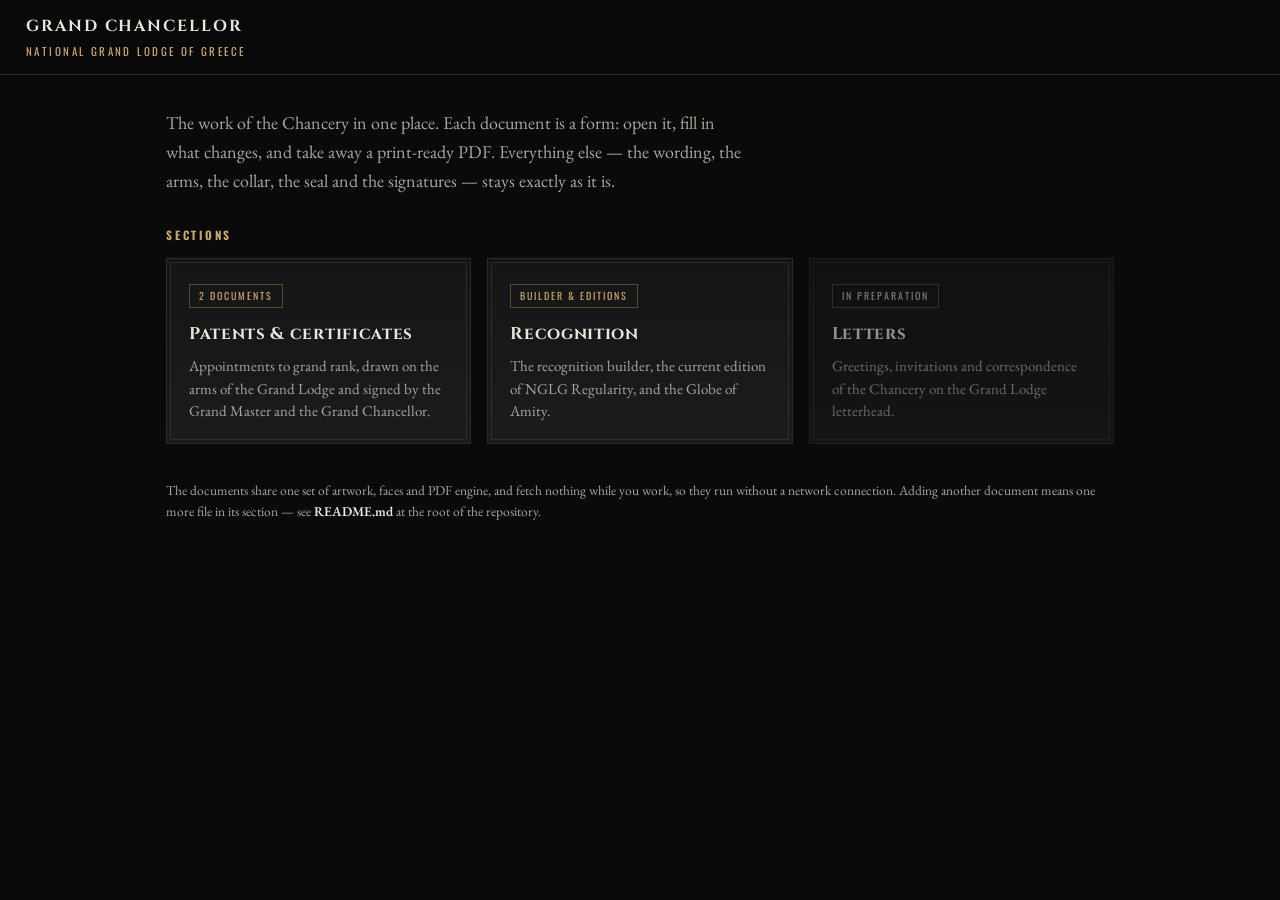
==== index.html @ f3b78f2f "Set up the Grand Chancellor documents The documents of the Chancery of the National Grand Lodge of G" ====
<!DOCTYPE html>
<html lang="en">
<head>
<meta charset="UTF-8">
<meta name="viewport" content="width=device-width, initial-scale=1.0">
<title>Grand Chancellor — National Grand Lodge of Greece</title>
<meta name="description" content="The documents of the Grand Chancellor of the National Grand Lodge of Greece — patents and certificates, recognition, and letters — filled in from a form and downloaded as print-ready PDFs.">
<link rel="preconnect" href="https://fonts.googleapis.com">
<link rel="preconnect" href="https://fonts.gstatic.com" crossorigin>
<link href="https://fonts.googleapis.com/css2?family=Cinzel:wght@400;600;700&family=EB+Garamond:ital,wght@0,400;0,500;0,600;1,400&family=Oswald:wght@400;500;600&display=swap" rel="stylesheet">
<link rel="stylesheet" href="assets/gc.css">
</head>
<body>

<header class="top">
  <div>
    <h1>Grand Chancellor</h1>
    <span class="sub">National Grand Lodge of Greece</span>
  </div>
</header>

<div class="menu-wrap">
  <p class="lede">
    The work of the Chancery in one place. Each document is a form: open it,
    fill in what changes, and take away a print-ready PDF. Everything else —
    the wording, the arms, the collar, the seal and the signatures — stays
    exactly as it is.
  </p>

  <h2 class="menu-group">Sections</h2>
  <div class="doc-grid">

    <a class="doc-card" href="patents/index.html">
      <span class="tag">2 documents</span>
      <h3>Patents &amp; certificates</h3>
      <p>Appointments to grand rank, drawn on the arms of the Grand Lodge and
         signed by the Grand Master and the Grand Chancellor.</p>
    </a>

    <a class="doc-card" href="recognition/index.html">
      <span class="tag">Builder &amp; editions</span>
      <h3>Recognition</h3>
      <p>The recognition builder, the current edition of NGLG Regularity, and
         the Globe of Amity.</p>
    </a>

    <div class="doc-card soon">
      <span class="tag">In preparation</span>
      <h3>Letters</h3>
      <p>Greetings, invitations and correspondence of the Chancery on the
         Grand Lodge letterhead.</p>
    </div>

  </div>

  <p class="note">
    The documents share one set of artwork, faces and PDF engine, and fetch
    nothing while you work, so they run without a network connection. Adding
    another document means one more file in its section — see
    <b>README.md</b> at the root of the repository.
  </p>
</div>

</body>
</html>
---- assets/gc.css ----
/* ============================================================================
   GC DOC — shared styling for the Grand Chancellor's document forms.

   Three parts:
     1. the application chrome (menu, form panel, buttons, preview stage)
     2. the sheet itself, at its real size
     3. the patent layout — the artwork positions and the body copy

   The artwork and the two display faces live in artwork.js and fonts.css.
   ========================================================================= */

:root{
  --bg:#0a0a0b;
  --surface:#151516;
  --surface-2:#1c1c1e;
  --stitch:#2c2c2e;
  --steel:#b9bec7;
  --gold:#ad8a4e;
  --gold-bright:#cba867;
  --bone:#e9e6dd;
  --bone-dim:#a9a69c;
  --crimson:#9e1b1f;
  --ink:#2F5496;              /* the blue of the source document */

  /* A3 portrait — the size of the source document. */
  --page-w:11.6963in;
  --page-h:16.5in;
}
*{box-sizing:border-box;}
body{
  margin:0;
  background:var(--bg);
  color:var(--bone);
  font-family:'EB Garamond','Times New Roman',serif;
  font-size:17px;
  line-height:1.6;
  -webkit-font-smoothing:antialiased;
}
a{color:inherit;}

/* ---------- 1. application chrome ---------------------------------------- */

.top{
  position:sticky; top:0; z-index:50;
  display:flex; align-items:center; justify-content:space-between; gap:20px;
  padding:14px 26px;
  background:rgba(10,10,11,.94);
  border-bottom:1px solid var(--stitch);
  backdrop-filter:blur(8px);
}
.top h1{
  margin:0;
  font-family:'Cinzel',serif; font-weight:700;
  font-size:16px; letter-spacing:.12em; text-transform:uppercase; color:var(--bone);
}
.top .sub{
  display:block; margin-top:3px;
  font-family:'Oswald',sans-serif; font-size:11px; letter-spacing:.22em;
  text-transform:uppercase; color:var(--gold-bright);
}
.top .back{
  display:inline-block; margin-bottom:4px;
  font-family:'Oswald',sans-serif; font-size:11px; letter-spacing:.18em;
  text-transform:uppercase; color:var(--bone-dim); text-decoration:none;
}
.top .back:hover{color:var(--gold-bright);}
.actions{display:flex; gap:10px; flex-wrap:wrap;}
.btn{
  font-family:'Oswald',sans-serif; letter-spacing:.14em; text-transform:uppercase; font-size:12px;
  padding:11px 20px; border:1px solid var(--gold); color:var(--bone);
  background:transparent; cursor:pointer; transition:.15s; text-decoration:none;
  display:inline-block;
}
.btn:hover{background:var(--gold); color:#111;}
.btn.solid{background:var(--crimson); border-color:var(--crimson); color:#fff;}
.btn.solid:hover{background:#c22a2a; border-color:#c22a2a;}
.btn[disabled]{opacity:.55; cursor:progress;}

main{
  display:grid;
  grid-template-columns:390px minmax(0,1fr);
  gap:26px;
  padding:26px;
  align-items:start;
}
@media (max-width:1080px){ main{grid-template-columns:1fr;} }

.panel{
  position:sticky; top:96px;
  background:linear-gradient(180deg,var(--surface),var(--surface-2));
  border:1px solid var(--stitch);
  outline:1px solid rgba(185,190,199,.12);
  outline-offset:-5px;
  padding:24px;
}
@media (max-width:1080px){ .panel{position:static;} }
.panel h2{
  margin:0 0 4px;
  font-family:'Cinzel',serif; font-size:15px; letter-spacing:.1em; text-transform:uppercase;
}
.panel .hint{margin:0 0 20px; font-size:14px; color:var(--bone-dim); font-style:italic;}
.field{margin-bottom:16px;}
.field label{
  display:block; margin-bottom:6px;
  font-family:'Oswald',sans-serif; font-size:11px; letter-spacing:.2em;
  text-transform:uppercase; color:var(--gold-bright);
}
.field label i{
  font-family:'EB Garamond',serif; font-style:italic; letter-spacing:.02em;
  font-size:13px; text-transform:none; color:var(--bone-dim);
}
.field input,.field textarea{
  width:100%; padding:10px 12px;
  background:#0f0f10; border:1px solid var(--stitch); color:var(--bone);
  font-family:'EB Garamond',serif; font-size:16px; line-height:1.45;
  border-radius:2px;
}
.field textarea{resize:vertical; min-height:76px;}
.field input:focus,.field textarea:focus{outline:none; border-color:var(--gold); background:#121213;}
.row{display:grid; grid-template-columns:1fr 1fr; gap:12px;}
.divider{border:0; border-top:1px solid var(--stitch); margin:22px 0 18px;}
.note{font-size:13.5px; color:var(--bone-dim); line-height:1.55;}
.note b{color:var(--bone); font-weight:600;}
.status{margin-top:14px; font-size:13.5px; color:var(--gold-bright); min-height:1.2em;}

/* ---------- the menu ------------------------------------------------------ */

.menu-wrap{max-width:1000px; margin:0 auto; padding:34px 26px 60px;}
.menu-wrap .lede{
  margin:0 0 30px; max-width:64ch; color:var(--bone-dim); font-size:18px;
}
.menu-group{
  margin:0 0 14px;
  font-family:'Oswald',sans-serif; font-size:11.5px; letter-spacing:.24em;
  text-transform:uppercase; color:var(--gold-bright);
}
.doc-grid{
  display:grid; grid-template-columns:repeat(auto-fill,minmax(300px,1fr));
  gap:16px; margin-bottom:36px;
}
.doc-card{
  display:block; text-decoration:none;
  position:relative; overflow:hidden;
  background:linear-gradient(180deg,var(--surface),var(--surface-2));
  border:1px solid var(--stitch);
  outline:1px solid rgba(185,190,199,.12);
  outline-offset:-5px;
  padding:22px 22px 20px;
  transition:.15s;
}
.doc-card:hover{border-color:var(--gold); outline-color:rgba(173,138,78,.35);}
.doc-card h3{
  margin:0 0 8px;
  font-family:'Cinzel',serif; font-size:17px; letter-spacing:.04em; color:var(--bone);
}
.doc-card p{margin:0; font-size:15px; color:var(--bone-dim); line-height:1.5;}
.doc-card .tag{
  display:inline-block; margin-bottom:12px;
  font-family:'Oswald',sans-serif; font-size:10px; letter-spacing:.2em;
  text-transform:uppercase; color:var(--gold-bright);
  border:1px solid rgba(173,138,78,.45); padding:3px 9px;
}
.doc-card.soon{opacity:.62; cursor:default;}
.doc-card.soon:hover{border-color:var(--stitch); outline-color:rgba(185,190,199,.12);}
.doc-card.soon .tag{color:var(--steel); border-color:rgba(185,190,199,.3);}

/* ---------- 2. the sheet -------------------------------------------------- */

.stage{display:flex; justify-content:center;}
.scaler{position:relative;}
.paper{
  position:relative;
  width:var(--page-w); height:var(--page-h);
  background:#fff; color:#000;
  overflow:hidden;
  transform-origin:top left;
  box-shadow:0 24px 70px rgba(0,0,0,.6);
}
.paper img{display:block; position:absolute;}

/* ---------- 3. the patent ------------------------------------------------- */

.art-header{left:0.8047in; top:0.1887in; width:9.9740in; height:4.4914in;}
.art-frame{left:0.5534in; top:4.6801in; width:10.6867in; height:11.6116in;}
.art-seal{left:4.6554in; top:13.9998in; width:2.2188in; height:2.2398in; z-index:3;}

.body-copy{
  /* The clear window inside the chain collar — measured off the artwork:
     6.28in to 12.73in down the sheet. The copy is centred in it and, like
     PowerPoint's "shrink text on overflow", scales down (--k) when a long
     rank or Grand Lodge name needs more room. */
  position:absolute;
  left:1.85in; top:6.28in; width:8.00in; height:6.45in;
  display:flex; flex-direction:column; justify-content:center;
  z-index:2;
  --k:1;
}
.body-copy p{margin:0;}

.script{
  font-family:'Great Vibes','Segoe Script',cursive;
  font-weight:700; line-height:1.2;
}
.roman{
  font-family:'Palatino Linotype','Book Antiqua',Palatino,'URW Palladio L','TeX Gyre Pagella','EB Garamond',Georgia,serif;
  font-weight:700; line-height:1.22;
}

.lead{font-size:calc(32pt * var(--k)); text-align:left;}
.dropcap{
  position:static !important;
  float:left;
  width:calc(1.3728in * var(--k)); height:auto;
  margin:-0.02in 0.05in -0.08in 0;
}
.hisrank{
  clear:both;
  margin-top:.85em !important;
  font-style:italic; font-size:calc(22pt * var(--k));
  text-align:center;
}
.name,.rank,.lodge{
  font-family:'Cinzel Decorative','Cinzel',serif;
  font-weight:700; font-size:calc(23pt * var(--k)); line-height:1.18;
  color:var(--ink); text-align:center;
}
.connector{
  font-style:italic; font-size:calc(21pt * var(--k));
  text-align:center;
}
.name{margin-top:1.05em !important;}
.connector.appointed{margin-top:.34em !important;}
.rank{margin-top:.5em !important;}
.connector.ofthe{margin-top:.34em !important;}
.lodge{margin-top:.2em !important;}
.testimony{font-size:calc(31pt * var(--k)); text-align:center;}
.testimony.first{margin-top:.75em !important;}
.testimony.date{margin-top:.38em !important;}

.sig{position:absolute; z-index:3; text-align:center;}
.sig .sig-img{position:static !important; margin:0 auto;}
.sig .rule{border-top:0.75pt dashed #000; width:100%; margin:0.06in auto 0.07in;}
.sig p{margin:0; font-size:14pt; line-height:1.35;}
.sig-left{left:0.7546in; top:14.1554in; width:3.1253in;}
.sig-left .sig-img{width:2.6561in; height:0.6447in;}
.sig-right{left:7.9724in; top:13.8480in; width:3.1253in;}
.sig-right .sig-img{width:2.5866in; height:1.0118in;}

/* ---------- print --------------------------------------------------------- */

@media print{
  @page{ size:11.6963in 16.5in; margin:0; }
  body{background:#fff;}
  .top,.panel,.status{display:none !important;}
  main{display:block; padding:0;}
  .stage{display:block;}
  .scaler{width:auto !important; height:auto !important;}
  .paper{transform:none !important; box-shadow:none; margin:0;}
}
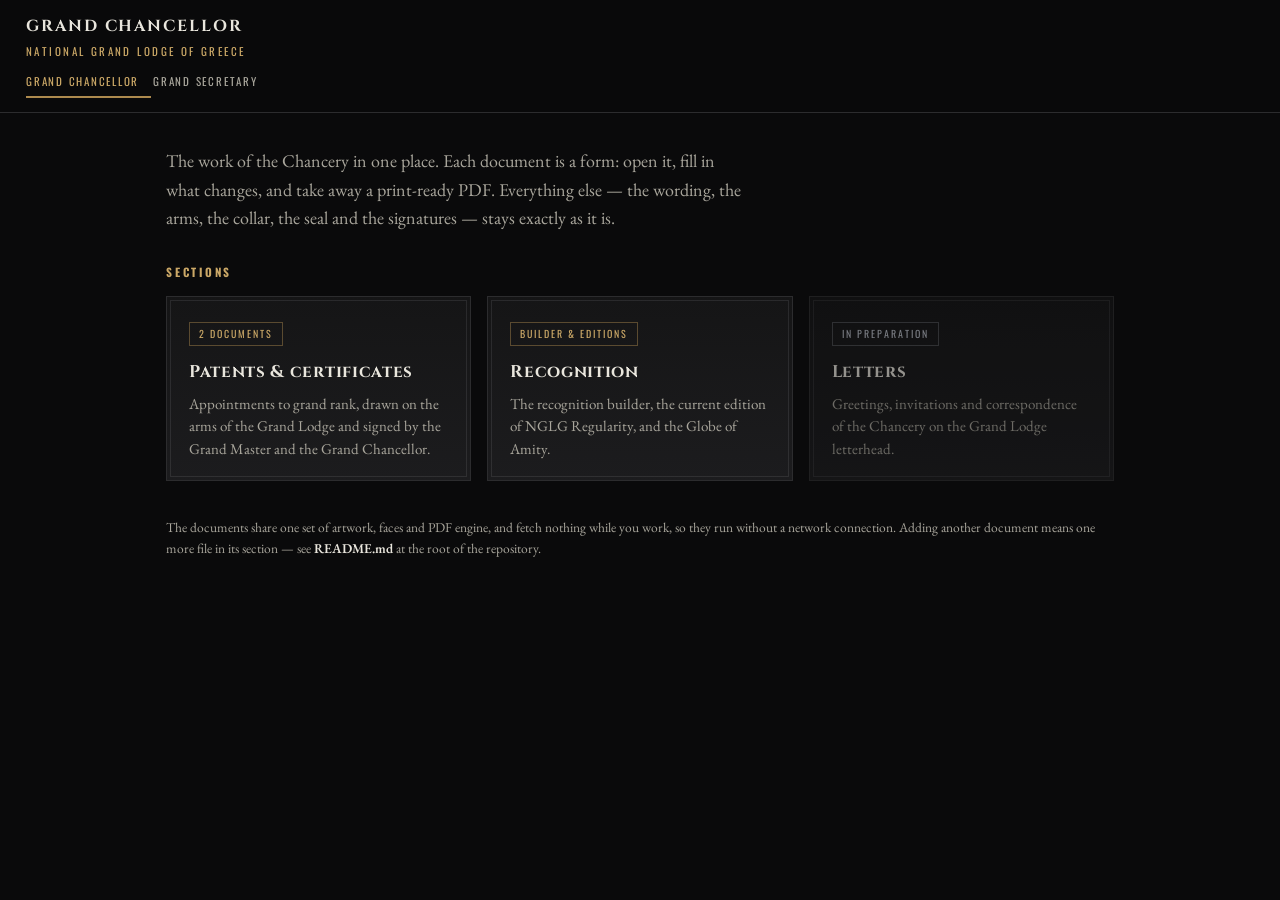
==== commit 6d6de77c: "Add the switch to the Grand Secretary and split out the portal chrome The Chancery is two offices no" ====
--- a/index.html
+++ b/index.html
@@ -8,6 +8,7 @@
 <link rel="preconnect" href="https://fonts.googleapis.com">
 <link rel="preconnect" href="https://fonts.gstatic.com" crossorigin>
 <link href="https://fonts.googleapis.com/css2?family=Cinzel:wght@400;600;700&family=EB+Garamond:ital,wght@0,400;0,500;0,600;1,400&family=Oswald:wght@400;500;600&display=swap" rel="stylesheet">
+<link rel="stylesheet" href="assets/portal.css">
 <link rel="stylesheet" href="assets/gc.css">
 </head>
 <body>
@@ -16,6 +17,10 @@
   <div>
     <h1>Grand Chancellor</h1>
     <span class="sub">National Grand Lodge of Greece</span>
+    <nav class="offices">
+      <a href="index.html" aria-current="page">Grand Chancellor</a>
+      <a href="https://dskiad.github.io/ATHELSTAN-GRAND-SECRETARY/">Grand Secretary</a>
+    </nav>
   </div>
 </header>
 
--- a/assets/portal.css
+++ b/assets/portal.css
@@ -0,0 +1,140 @@
+/* ============================================================================
+   Portal chrome — shared by every page of the Chancery sites: the bar at the
+   top, the switch between the two offices, and the cards of a menu.
+
+   An identical copy of this file lives in each office's repository, so a site
+   carries its own styling and nothing is fetched across sites.
+   ========================================================================= */
+
+:root{
+  --bg:#0a0a0b;
+  --surface:#151516;
+  --surface-2:#1c1c1e;
+  --stitch:#2c2c2e;
+  --steel:#b9bec7;
+  --gold:#ad8a4e;
+  --gold-bright:#cba867;
+  --bone:#e9e6dd;
+  --bone-dim:#a9a69c;
+  --crimson:#9e1b1f;
+  --ink:#2F5496;              /* the blue of the source document */
+
+  /* A3 portrait — the size of the source document. */
+  --page-w:11.6963in;
+  --page-h:16.5in;
+}
+*{box-sizing:border-box;}
+body{
+  margin:0;
+  background:var(--bg);
+  color:var(--bone);
+  font-family:'EB Garamond','Times New Roman',serif;
+  font-size:17px;
+  line-height:1.6;
+  -webkit-font-smoothing:antialiased;
+}
+a{color:inherit;}
+
+/* ---------- 1. application chrome ---------------------------------------- */
+
+.top{
+  position:sticky; top:0; z-index:50;
+  display:flex; align-items:center; justify-content:space-between; gap:20px;
+  padding:14px 26px;
+  background:rgba(10,10,11,.94);
+  border-bottom:1px solid var(--stitch);
+  backdrop-filter:blur(8px);
+}
+.top h1{
+  margin:0;
+  font-family:'Cinzel',serif; font-weight:700;
+  font-size:16px; letter-spacing:.12em; text-transform:uppercase; color:var(--bone);
+}
+.top .sub{
+  display:block; margin-top:3px;
+  font-family:'Oswald',sans-serif; font-size:11px; letter-spacing:.22em;
+  text-transform:uppercase; color:var(--gold-bright);
+}
+.top .back{
+  display:inline-block; margin-bottom:4px;
+  font-family:'Oswald',sans-serif; font-size:11px; letter-spacing:.18em;
+  text-transform:uppercase; color:var(--bone-dim); text-decoration:none;
+}
+.top .back:hover{color:var(--gold-bright);}
+.actions{display:flex; gap:10px; flex-wrap:wrap;}
+.btn{
+  font-family:'Oswald',sans-serif; letter-spacing:.14em; text-transform:uppercase; font-size:12px;
+  padding:11px 20px; border:1px solid var(--gold); color:var(--bone);
+  background:transparent; cursor:pointer; transition:.15s; text-decoration:none;
+  display:inline-block;
+}
+.btn:hover{background:var(--gold); color:#111;}
+.btn.solid{background:var(--crimson); border-color:var(--crimson); color:#fff;}
+.btn.solid:hover{background:#c22a2a; border-color:#c22a2a;}
+.btn[disabled]{opacity:.55; cursor:progress;}
+
+
+/* ---------- the switch between the two offices --------------------------- */
+
+.offices{display:flex; gap:2px; margin-top:8px;}
+.offices a{
+  font-family:'Oswald',sans-serif; font-size:11px; letter-spacing:.16em;
+  text-transform:uppercase; text-decoration:none; color:var(--bone-dim);
+  padding:5px 12px 5px 0; border-bottom:2px solid transparent;
+}
+.offices a:hover{color:var(--bone);}
+.offices a[aria-current="page"]{color:var(--gold-bright); border-color:var(--gold);}
+
+/* ---------- the menu ------------------------------------------------------ */
+
+.menu-wrap{max-width:1000px; margin:0 auto; padding:34px 26px 60px;}
+.menu-wrap .lede{
+  margin:0 0 30px; max-width:64ch; color:var(--bone-dim); font-size:18px;
+}
+.menu-group{
+  margin:0 0 14px;
+  font-family:'Oswald',sans-serif; font-size:11.5px; letter-spacing:.24em;
+  text-transform:uppercase; color:var(--gold-bright);
+}
+.doc-grid{
+  display:grid; grid-template-columns:repeat(auto-fill,minmax(300px,1fr));
+  gap:16px; margin-bottom:36px;
+}
+.doc-card{
+  display:block; text-decoration:none;
+  position:relative; overflow:hidden;
+  background:linear-gradient(180deg,var(--surface),var(--surface-2));
+  border:1px solid var(--stitch);
+  outline:1px solid rgba(185,190,199,.12);
+  outline-offset:-5px;
+  padding:22px 22px 20px;
+  transition:.15s;
+}
+.doc-card:hover{border-color:var(--gold); outline-color:rgba(173,138,78,.35);}
+.doc-card h3{
+  margin:0 0 8px;
+  font-family:'Cinzel',serif; font-size:17px; letter-spacing:.04em; color:var(--bone);
+}
+.doc-card p{margin:0; font-size:15px; color:var(--bone-dim); line-height:1.5;}
+.doc-card .tag{
+  display:inline-block; margin-bottom:12px;
+  font-family:'Oswald',sans-serif; font-size:10px; letter-spacing:.2em;
+  text-transform:uppercase; color:var(--gold-bright);
+  border:1px solid rgba(173,138,78,.45); padding:3px 9px;
+}
+.doc-card.soon{opacity:.62; cursor:default;}
+.doc-card.soon:hover{border-color:var(--stitch); outline-color:rgba(185,190,199,.12);}
+.doc-card.soon .tag{color:var(--steel); border-color:rgba(185,190,199,.3);}
+
+
+/* ---------- a card that leaves the site ---------------------------------- */
+
+.doc-card.away h3::after{
+  content:" ↗"; font-size:13px; color:var(--gold); vertical-align:2px;
+}
+.doc-card .tag.private{color:var(--steel); border-color:rgba(185,190,199,.3);}
+.doc-card .where{
+  display:block; margin-top:12px;
+  font-family:'Oswald',sans-serif; font-size:10.5px; letter-spacing:.13em;
+  text-transform:uppercase; color:var(--bone-dim);
+}
--- a/assets/gc.css
+++ b/assets/gc.css
@@ -1,80 +1,10 @@
 /* ============================================================================
-   GC DOC — shared styling for the Grand Chancellor's document forms.
+   GC DOC — the document machinery: the form panel beside the sheet, the sheet
+   itself at its real size, and the layout of a patent.
 
-   Three parts:
-     1. the application chrome (menu, form panel, buttons, preview stage)
-     2. the sheet itself, at its real size
-     3. the patent layout — the artwork positions and the body copy
-
-   The artwork and the two display faces live in artwork.js and fonts.css.
+   The chrome around it (the top bar, the menus) is in portal.css, which every
+   page loads first.
    ========================================================================= */
-
-:root{
-  --bg:#0a0a0b;
-  --surface:#151516;
-  --surface-2:#1c1c1e;
-  --stitch:#2c2c2e;
-  --steel:#b9bec7;
-  --gold:#ad8a4e;
-  --gold-bright:#cba867;
-  --bone:#e9e6dd;
-  --bone-dim:#a9a69c;
-  --crimson:#9e1b1f;
-  --ink:#2F5496;              /* the blue of the source document */
-
-  /* A3 portrait — the size of the source document. */
-  --page-w:11.6963in;
-  --page-h:16.5in;
-}
-*{box-sizing:border-box;}
-body{
-  margin:0;
-  background:var(--bg);
-  color:var(--bone);
-  font-family:'EB Garamond','Times New Roman',serif;
-  font-size:17px;
-  line-height:1.6;
-  -webkit-font-smoothing:antialiased;
-}
-a{color:inherit;}
-
-/* ---------- 1. application chrome ---------------------------------------- */
-
-.top{
-  position:sticky; top:0; z-index:50;
-  display:flex; align-items:center; justify-content:space-between; gap:20px;
-  padding:14px 26px;
-  background:rgba(10,10,11,.94);
-  border-bottom:1px solid var(--stitch);
-  backdrop-filter:blur(8px);
-}
-.top h1{
-  margin:0;
-  font-family:'Cinzel',serif; font-weight:700;
-  font-size:16px; letter-spacing:.12em; text-transform:uppercase; color:var(--bone);
-}
-.top .sub{
-  display:block; margin-top:3px;
-  font-family:'Oswald',sans-serif; font-size:11px; letter-spacing:.22em;
-  text-transform:uppercase; color:var(--gold-bright);
-}
-.top .back{
-  display:inline-block; margin-bottom:4px;
-  font-family:'Oswald',sans-serif; font-size:11px; letter-spacing:.18em;
-  text-transform:uppercase; color:var(--bone-dim); text-decoration:none;
-}
-.top .back:hover{color:var(--gold-bright);}
-.actions{display:flex; gap:10px; flex-wrap:wrap;}
-.btn{
-  font-family:'Oswald',sans-serif; letter-spacing:.14em; text-transform:uppercase; font-size:12px;
-  padding:11px 20px; border:1px solid var(--gold); color:var(--bone);
-  background:transparent; cursor:pointer; transition:.15s; text-decoration:none;
-  display:inline-block;
-}
-.btn:hover{background:var(--gold); color:#111;}
-.btn.solid{background:var(--crimson); border-color:var(--crimson); color:#fff;}
-.btn.solid:hover{background:#c22a2a; border-color:#c22a2a;}
-.btn[disabled]{opacity:.55; cursor:progress;}
 
 main{
   display:grid;
@@ -122,47 +52,6 @@
 .note{font-size:13.5px; color:var(--bone-dim); line-height:1.55;}
 .note b{color:var(--bone); font-weight:600;}
 .status{margin-top:14px; font-size:13.5px; color:var(--gold-bright); min-height:1.2em;}
-
-/* ---------- the menu ------------------------------------------------------ */
-
-.menu-wrap{max-width:1000px; margin:0 auto; padding:34px 26px 60px;}
-.menu-wrap .lede{
-  margin:0 0 30px; max-width:64ch; color:var(--bone-dim); font-size:18px;
-}
-.menu-group{
-  margin:0 0 14px;
-  font-family:'Oswald',sans-serif; font-size:11.5px; letter-spacing:.24em;
-  text-transform:uppercase; color:var(--gold-bright);
-}
-.doc-grid{
-  display:grid; grid-template-columns:repeat(auto-fill,minmax(300px,1fr));
-  gap:16px; margin-bottom:36px;
-}
-.doc-card{
-  display:block; text-decoration:none;
-  position:relative; overflow:hidden;
-  background:linear-gradient(180deg,var(--surface),var(--surface-2));
-  border:1px solid var(--stitch);
-  outline:1px solid rgba(185,190,199,.12);
-  outline-offset:-5px;
-  padding:22px 22px 20px;
-  transition:.15s;
-}
-.doc-card:hover{border-color:var(--gold); outline-color:rgba(173,138,78,.35);}
-.doc-card h3{
-  margin:0 0 8px;
-  font-family:'Cinzel',serif; font-size:17px; letter-spacing:.04em; color:var(--bone);
-}
-.doc-card p{margin:0; font-size:15px; color:var(--bone-dim); line-height:1.5;}
-.doc-card .tag{
-  display:inline-block; margin-bottom:12px;
-  font-family:'Oswald',sans-serif; font-size:10px; letter-spacing:.2em;
-  text-transform:uppercase; color:var(--gold-bright);
-  border:1px solid rgba(173,138,78,.45); padding:3px 9px;
-}
-.doc-card.soon{opacity:.62; cursor:default;}
-.doc-card.soon:hover{border-color:var(--stitch); outline-color:rgba(185,190,199,.12);}
-.doc-card.soon .tag{color:var(--steel); border-color:rgba(185,190,199,.3);}
 
 /* ---------- 2. the sheet -------------------------------------------------- */
 
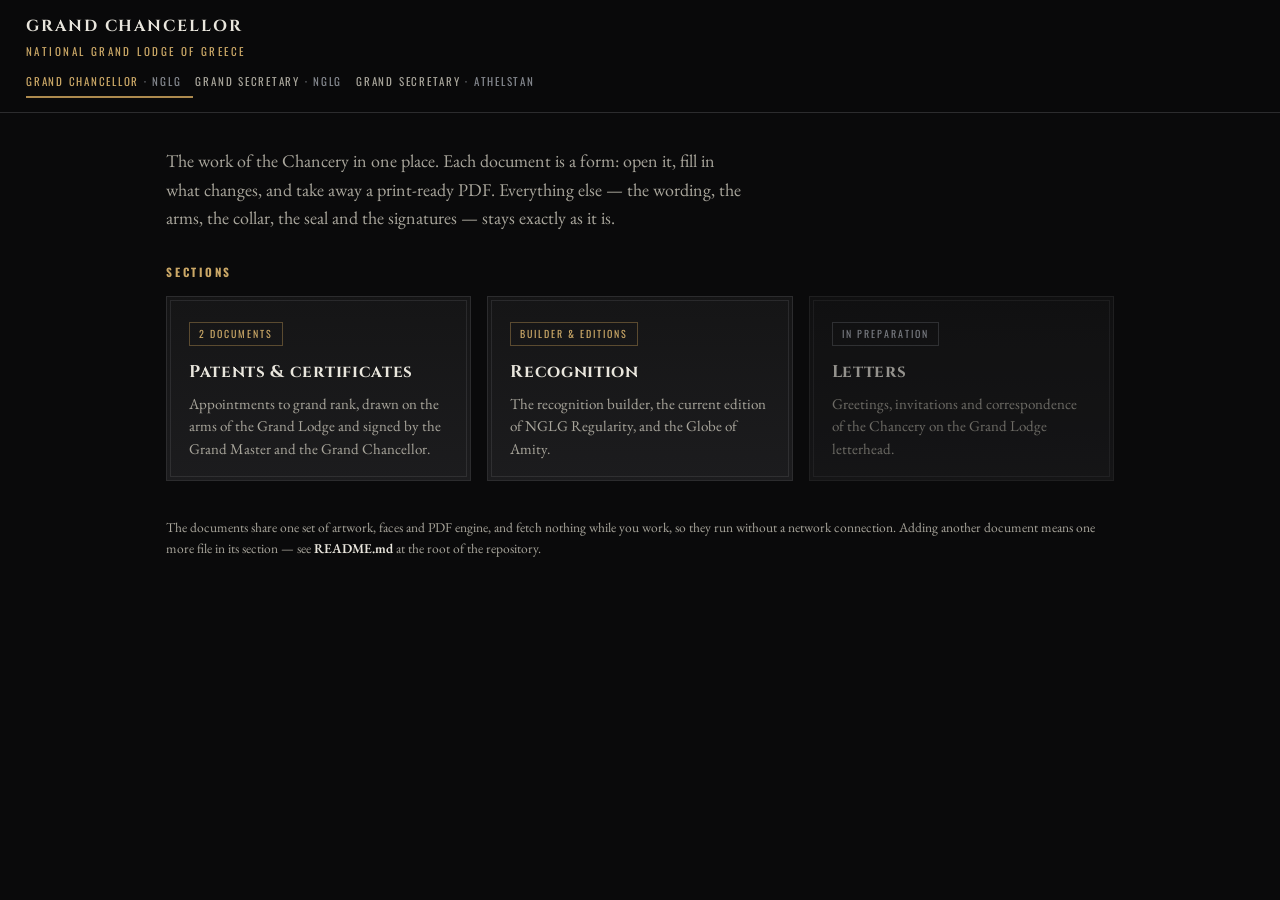
==== commit 6afdcd06: "Carry the third office in the switch The Chancery is three offices now, two of them Grand Secretarie" ====
--- a/index.html
+++ b/index.html
@@ -18,8 +18,9 @@
     <h1>Grand Chancellor</h1>
     <span class="sub">National Grand Lodge of Greece</span>
     <nav class="offices">
-      <a href="index.html" aria-current="page">Grand Chancellor</a>
-      <a href="https://dskiad.github.io/ATHELSTAN-GRAND-SECRETARY/">Grand Secretary</a>
+      <a href="index.html" aria-current="page">Grand Chancellor <em>· NGLG</em></a>
+      <a href="https://dskiad.github.io/NGLG-GRAND-SECRETARY/">Grand Secretary <em>· NGLG</em></a>
+      <a href="https://dskiad.github.io/ATHELSTAN-GRAND-SECRETARY/">Grand Secretary <em>· Athelstan</em></a>
     </nav>
   </div>
 </header>
--- a/assets/portal.css
+++ b/assets/portal.css
@@ -84,6 +84,7 @@
 }
 .offices a:hover{color:var(--bone);}
 .offices a[aria-current="page"]{color:var(--gold-bright); border-color:var(--gold);}
+.offices em{font-style:normal; color:var(--steel); opacity:.7;}
 
 /* ---------- the menu ------------------------------------------------------ */
 
